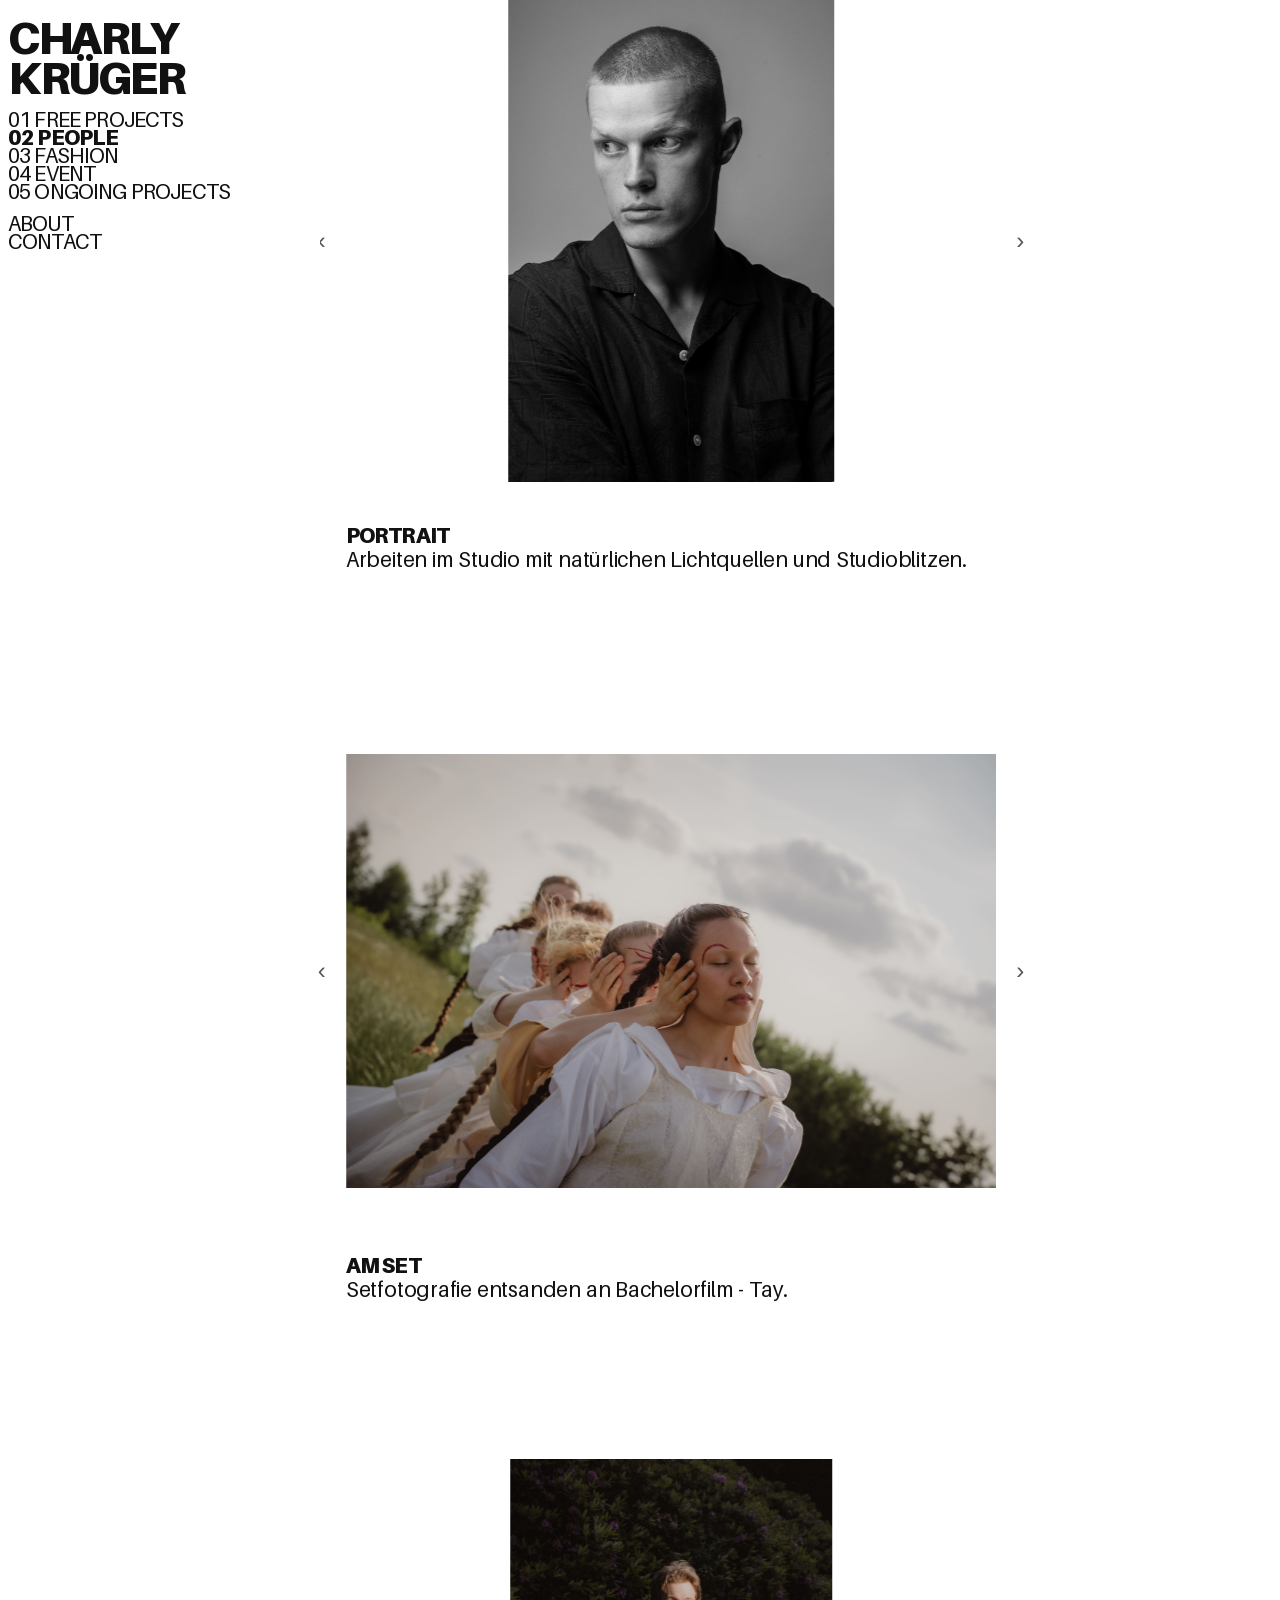
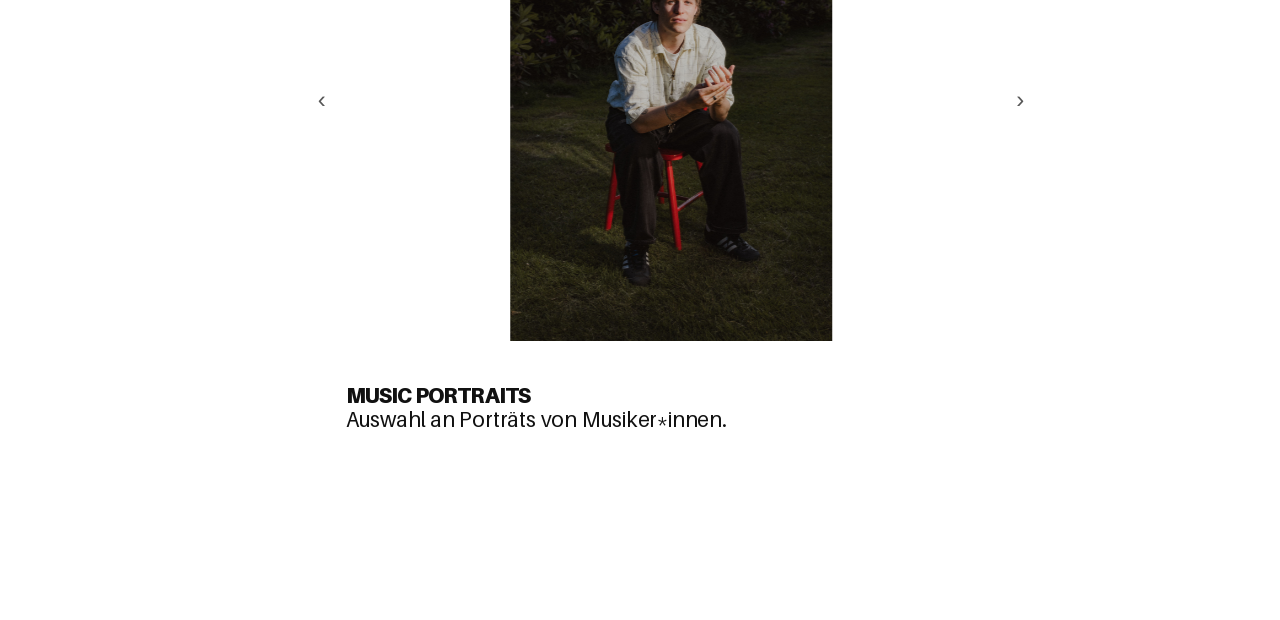
==== 02_people.html @ e46228b5 "erste Version" ====
<!doctype html>
<html lang="de">
<head>
  <meta charset="utf-8">
  <meta name="viewport" content="width=device-width, initial-scale=1">
  <title>02 People — Charly Krüger</title>
  <link rel="stylesheet" href="style.css">
</head>
<body class="page-people">
  <aside class="sidebar">
    <h1 class="brand"><span>CHARLY</span><span>KRÜGER</span></h1>
    <nav class="nav">
      <a href="01_free_projects.html">01 FREE PROJECTS</a>
      <a href="02_people.html" class="active" aria-current="page">02 PEOPLE</a>
      <a href="03_fashion.html">03 FASHION</a>
      <a href="04_events.html">04 EVENT</a>
      <a href="05_ongoing_projects.html">05 ONGOING PROJECTS</a>
      <a href="about.html" style="margin-top:14px;">ABOUT</a>
      <a href="mailto:Charlotte.krueger@gmx.de">CONTACT</a>
    </nav>
  </aside>

  <main class="content">
    <!-- ========== Abschnitt 1: PORTRAIT (Hero) ========== -->
    <section class="media project-hero">
      <div class="slider" data-fit="contain">
        <div class="slides">
          <figure class="slide"><img src="./image:/people:/portrait:/p1.jpg" alt="Portrait 1"></figure>
          <figure class="slide"><img src="./image:/people:/portrait:/p2.jpg" alt="Portrait 2"></figure>
          <figure class="slide"><img src="./image:/people:/portrait:/p3.jpg" alt="Portrait 3"></figure>
          <figure class="slide"><img src="./image:/people:/portrait:/p4.jpg" alt="Portrait 4"></figure>
          <figure class="slide"><img src="./image:/people:/portrait:/p5.jpg" alt="Portrait 5"></figure>
          <figure class="slide"><img src="./image:/people:/portrait:/p6.jpg" alt="Portrait 6"></figure>
          <figure class="slide"><img src="./image:/people:/portrait:/p7.jpg" alt="Portrait 7"></figure>
          <figure class="slide"><img src="./image:/people:/portrait:/p8.jpg" alt="Portrait 8"></figure>
        </div>
      </div>
    </section>

    <section class="media">
      <h3 class="caption-title">PORTRAIT</h3>
      <p class="prose">Arbeiten im Studio mit natürlichen Lichtquellen und Studioblitzen.</p>
    </section>

    <!-- ========== Abschnitt 2: AM SET ========== -->
    <section class="media">
      <div class="slider" data-fit="contain">
        <div class="slides">
          <figure class="slide"><img src="./image:/people:/amset:/a1.jpg" alt="Am Set 1"></figure>
          <figure class="slide"><img src="./image:/people:/amset:/a2.jpg" alt="Am Set 2"></figure>
          <figure class="slide"><img src="./image:/people:/amset:/a3.jpg" alt="Am Set 3"></figure>
          <figure class="slide"><img src="./image:/people:/amset:/a4.jpg" alt="Am Set 4"></figure>
          <figure class="slide"><img src="./image:/people:/amset:/a5.jpg" alt="Am Set 5"></figure>
          <figure class="slide"><img src="./image:/people:/amset:/a6.jpg" alt="Am Set 6"></figure>
          <figure class="slide"><img src="./image:/people:/amset:/a7.jpg" alt="Am Set 7"></figure>
          <figure class="slide"><img src="./image:/people:/amset:/a8.jpg" alt="Am Set 8"></figure>
        </div>
      </div>
    </section>

    <section class="media">
      <h3 class="caption-title">AM SET</h3>
      <p class="prose">Setfotografie entsanden an Bachelorfilm - Tay.</p>
    </section>

    <!-- ========== Abschnitt 3: MUSIC PORTRAITS (NEU) ========== -->
    <section class="media">
      <div class="slider" data-fit="contain">
        <div class="slides">
          <figure class="slide"><img src="./image:/people:/music1.jpg" alt="Music Portrait 1"></figure>
          <figure class="slide"><img src="./image:/people:/music2.jpg" alt="Music Portrait 2"></figure>
          <figure class="slide"><img src="./image:/people:/music3.jpg" alt="Music Portrait 3"></figure>
          <figure class="slide"><img src="./image:/people:/music4.jpg" alt="Music Portrait 4"></figure>
          <figure class="slide"><img src="./image:/people:/music5.jpg" alt="Music Portrait 5"></figure>
        </div>
      </div>
    </section>

    <section class="media">
      <h3 class="caption-title">MUSIC PORTRAITS</h3>
      <p class="prose">Auswahl an Porträts von Musiker*innen.</p>
    </section>
  </main>

  <script src="script.js"></script>
</body>
</html>
---- style.css ----
/* =========================
   AILERON – LOKAL (flat)
========================= */
@font-face{
  font-family:"Aileron_Local";
  src:url("./Aileron_Regular.woff2") format("woff2");
  font-weight:400; font-style:normal; font-display:swap;
}
@font-face{
  font-family:"Aileron_Local";
  src:url("./Aileron_Heavy.woff2") format("woff2");
  font-weight:800; font-style:normal; font-display:swap;
}
@font-face{
  font-family:"Aileron_Local";
  src:url("./Aileron_Black.woff2") format("woff2");
  font-weight:900; font-style:normal; font-display:swap;
}

/* =========================
   VARIABLEN
========================= */
:root{
  --bg:#fff; --ink:#111; --muted:#7a7a7a; --line:#e9e9e9;
  --accent:#fe01ae; /* pink */

  --font:"Aileron_Local","Helvetica Neue",Helvetica,Arial,sans-serif;

  /* Sidebar & Content */
  --sidebar:320px;
  --pad:8px;
  --gutter:22px;

  /* Brand (zweizeilig) */
  --brand-size:45px;
  --brand-weight:900;
  --brand-letter:-0.055em;
  --brand-leading:.88;

  /* Navigation – Regular */
  --nav-size:21px;
  --nav-weight:400;
  --nav-letter:-0.040em;
  --nav-leading:.86;

  /* Fließtext unter Medien */
  --prose-letter:-0.010em;
  --prose-leading:var(--nav-leading);

  /* Basisabstände (klein) */
  --block-gap:28px;
  --block-gap-lg:48px;

  /* Galerie-Parameter */
  --gallery-min:860px;
  --gallery-max:1400px;
  --gallery-pad:80px;
  --gallery-scale:.84;
  --gallery-nudge:-96px;

  --gallery-target:min(
    var(--gallery-max),
    max(
      var(--gallery-min),
      calc(100vw - (var(--sidebar) + var(--gutter)) - var(--gallery-pad))
    )
  );

  /* Sliderbreite/-höhe (3:2) */
  --slider-w: calc(var(--gallery-target) * var(--gallery-scale));
  --slider-h: calc(var(--slider-w) * 2 / 3);

  /* Feintuning der Abstände */
  --caption-gap-factor: .85;
  --project-gap-factor: 1.667;

  --gap-caption:    calc((var(--slider-h) / 9) * var(--caption-gap-factor));
  --gap-to-gallery: calc((var(--slider-h) / 5) * var(--project-gap-factor));

  --arrow-pad:36px;
  --arrow-size:24px;

  --content-bottom:80px;

  /* Portrait-Ratio */
  --portrait-ratio: 2 / 3;

  /* 3er-Spots */
  --spots-right-gap: 16px;

  /* Standardbreite eines .media-Blocks */
  --media-w: calc(var(--slider-w) - (var(--arrow-pad) * 2));

  /* Triple-Skalierung */
  --triple-scale: 1;
}

/* Seitenvarianten */
.page-free{    --gallery-nudge:-140px; }
.page-people{  --gallery-nudge:-140px; }
.page-fashion{ --gallery-nudge:-140px; --gallery-pad: var(--spots-right-gap); --triple-scale:1.14; }
.page-events{  --gallery-nudge:-140px; }

/* =========================
   BASE
========================= */
*{ box-sizing:border-box }
html,body{
  margin:0; padding:0; background:var(--bg); color:var(--ink);
  font-family:var(--font);
  -webkit-font-smoothing:antialiased;
  font-weight:400; letter-spacing:0; font-kerning:normal;
}
html { scroll-behavior:smooth; }
a{ color:inherit; text-decoration:none }
img,video{ max-width:100%; height:auto; display:block }
h1,h2,h3,p{ margin:0 }
figure{ margin:0 }

/* =========================
   SIDEBAR / NAV
========================= */
.sidebar{
  position:fixed; top:0; left:0; bottom:0;
  width:var(--sidebar);
  padding:18px var(--pad);
  background:#fff;
  display:flex; flex-direction:column;
  z-index:2;
}
.brand{
  font-size:var(--brand-size);
  font-weight:var(--brand-weight);
  text-transform:uppercase;
  letter-spacing:var(--brand-letter);
  line-height:var(--brand-leading);
  white-space:normal;
  margin-bottom:14px;
}
.brand span{ display:block; }

/* NAV */
.nav{ display:flex; flex-direction:column; gap:0; }
.nav a{
  display:block;
  font-weight:var(--nav-weight);
  text-transform:uppercase;
  font-size:var(--nav-size);
  letter-spacing:var(--nav-letter);
  line-height:var(--nav-leading);
  white-space:nowrap;
}
.nav a.active,
.nav a[aria-current="page"]{ color:#111; font-weight:900; }
.nav a:hover{ opacity:.85 }

/* =========================
   CONTENT
========================= */
.content{
  position:relative;
  margin-left:calc(var(--sidebar) + var(--gutter));
  padding:0 16px var(--content-bottom);
  max-width:none;
  z-index:1;
}

/* =========================
   SLIDER (Galerie) — (unverändert)
========================= */
.slider{
  position:relative;
  width:var(--slider-w);
  aspect-ratio:3/2;
  overflow:hidden;
  margin:0 auto;
  padding:0 var(--arrow-pad);
  background:transparent;
  transform:translateX(var(--gallery-nudge));
}
.slider::before,
.slider::after{
  content:""; position:absolute; top:0; bottom:0;
  width:var(--arrow-pad); background:var(--bg);
  pointer-events:none; z-index:1;
}
.slider::before{ left:0; } .slider::after{ right:0; }

.slides{
  height:100%; display:flex; gap:0;
  transition:transform .5s ease; will-change:transform; user-select:none;
  position:relative; z-index:0;
}
.slide{ flex:0 0 100%; height:100%; display:flex; align-items:center; justify-content:center; }
.slide img{ width:100%; height:100%; object-fit:cover; backface-visibility:hidden; }
.slider[data-fit="contain"] .slide img{ object-fit:contain; background:transparent; }

.slider .prev,.slider .next{
  position:absolute; top:50%; transform:translateY(-50%);
  background:transparent; border:none; padding:0; cursor:pointer;
  line-height:1; font-weight:400; font-size:var(--arrow-size); color:#111;
  opacity:.7; transition:opacity .15s ease, transform .15s ease; z-index:2;
}
.slider .prev{ left:8px; } .slider .next{ right:8px; }
.slider .prev:hover,.slider .next:hover{ opacity:1; transform:translateY(-50%) scale(1.06); }
.dots,.dots *{ display:none !important; }

/* --- FIX: Slider in .media nicht doppelt shiften --- */
.media .slider{
  transform:none;
  width: calc(100% + (var(--arrow-pad) * 2));
  margin-left: calc(-1 * var(--arrow-pad));
  margin-right: calc(-1 * var(--arrow-pad));
}

/* =========================
   MEDIEN-BLÖCKE
========================= */
.media{
  width: var(--media-w);
  margin-left:auto; margin-right:auto;
  transform:translateX(var(--gallery-nudge));
}

/* Triple extra breit */
.media:has(.triple){
  --triple-w:     calc((var(--slider-w) * var(--triple-scale)) - var(--spots-right-gap));
  --triple-shift: calc((var(--triple-w) - var(--media-w)) / 2);
  width: var(--triple-w);
  transform: translateX(calc(var(--gallery-nudge) + var(--triple-shift)));
}

.media + .media{ margin-top:var(--block-gap); }
.media:has(.video) + .media{ margin-top:var(--block-gap-lg); }

.project-hero + .media{ margin-top: var(--gap-caption) !important; }
.media:has(.video)  + .media:has(.caption-title),
.media:has(.duo)    + .media:has(.caption-title),
.media:has(.slider) + .media:has(.caption-title),
.media:has(.triple) + .media:has(.caption-title),
.media:has(.pair)   + .media:has(.caption-title){ margin-top: var(--gap-caption) !important; }

.media:has(.caption-title) + .media{ margin-top: var(--gap-to-gallery) !important; }

.caption-title,.prose{
  transform:none; width:100%; text-align:left;
  margin-left:0; padding-left:0; text-indent:0;
}
.caption-title{
  font-weight:900; text-transform:uppercase;
  letter-spacing:var(--nav-letter);
  line-height:var(--nav-leading);
  font-size:var(--nav-size);
  margin:0 0 6px 0;
}
.prose{
  margin-top:0;
  line-height:var(--prose-leading);
  letter-spacing:var(--prose-letter);
  color:#111; font-size:var(--nav-size); font-weight:400;
}

/* =========================
   3ER-SPOTS / 2ER-PAAR / VIDEO (wie gehabt)
========================= */
.triple{
  display:grid;
  grid-template-columns:repeat(3, 1fr);
  gap:24px;
}
.spot{ position:relative; width:100%; }
.spot img{
  width:100%; height:auto; display:block;
  aspect-ratio: var(--portrait-ratio);
  object-fit:cover;
}

.triple .spot:has(video){
  aspect-ratio: var(--portrait-ratio);
  overflow:hidden;
}
.triple .spot:has(video) video{
  width:100%; height:100%;
  object-fit:cover; display:block;
}

.video-portrait{
  position:relative;
  width:100%;
  aspect-ratio: var(--portrait-ratio);
  background:#000; overflow:hidden;
}
.video-portrait .video-player{
  width:100%; height:100%;
  object-fit:cover; display:block;
}

.media:has(.pair){ --pair-gap: var(--gap-caption); }
.pair{
  display:grid;
  grid-template-columns:repeat(2,1fr);
  gap: var(--pair-gap, 24px);
}
.pair img{ width:100%; height:auto; display:block; }

.video{ position:relative; width:100%; aspect-ratio:16/9; background:#000; overflow:hidden; }
.video .video-player{ width:100%; height:100%; object-fit:cover; display:block; }
.sound-toggle{
  position:absolute; right:12px; bottom:12px;
  border:0; border-radius:999px; padding:8px 10px;
  background:#fff; color:#111; cursor:pointer;
  font-size:14px; line-height:1; opacity:.9;
}
.sound-toggle:hover{ opacity:1; }

.duo{
  display:grid;
  grid-template-columns:repeat(3, 1fr);
  gap:24px;
}
.duo img{ width:100%; height:auto; display:block; }

/* =========================
   RESPONSIVE
========================= */
@media (max-width:900px){
  :root{
    --gallery-scale:.9;
    --gallery-nudge:-28px;
    --arrow-pad:24px;

    --brand-size:40px;
    --nav-size:20px;
    --nav-letter:-0.032em;
    --nav-leading:.88;

    --block-gap-lg:36px;
  }
  .duo{ grid-template-columns:1fr; gap:16px; }
  .triple{ grid-template-columns:1fr; gap:16px; }
  .pair{ grid-template-columns:1fr; gap:16px; }
}

/* ===== ABOUT (unverändert, inkl. Varianten) ===== */
.page-about .about-grid{
  display:grid;
  grid-template-columns:repeat(3, 1fr);
  gap:24px;
}
.page-about .about-grid + .about-text{ margin-top: var(--gap-caption); }
.page-about .about-grid a, .page-about .about-text a{ text-decoration: underline; }
@media (max-width:900px){ .page-about .about-grid{ grid-template-columns:1fr; gap:16px; } }

.page-about .about{
  --about-gap: 24px;
  --about-col: calc((var(--media-w) - (var(--about-gap) * 2)) / 3);
  --about-text-scale: 1.444;
}
.page-about .about-text .prose{ line-height: 1.05; }
.page-about .about-text{ max-width: calc(var(--about-col) * var(--about-text-scale)); }
@media (max-width:900px){ .page-about .about-text{ max-width:100%; } }

/* =========================
   LANDING: HELLO + click here + Ball (minimal)
   (bestehender Block – bleibt; Landing-spezifische Overrides folgen unten)
========================= */
.hero{
  position:relative;
  min-height:100svh;            /* volle Höhe */
  display:grid;
  place-items:center;           /* exakt zentriert */
  overflow:hidden;
  isolation:isolate;
}
.hero-center{
  position:relative;
  display:flex;
  flex-direction:column;
  align-items:center;
  gap:12px;
  z-index:2;
}
.hello-btn{
  font-family: var(--font);
  font-style: italic;           /* dünn & kursiv */
  font-weight: 400;             /* Regular = „dünn“ hier */
  font-size: clamp(68px, 12vw, 240px);
  line-height: .9;
  background:none;
  border:none;
  color:var(--ink);
  cursor:pointer;
}
.hello-btn:focus-visible{ outline:2px solid var(--ink); outline-offset:6px; }

.click-hint{
  text-decoration: underline;
  color: var(--ink);
  font-size: clamp(13px, 2vw, 15px);
}

.ball{
  --size: clamp(60px, 9vw, 140px);
  position:absolute;
  width:var(--size);
  height:var(--size);
  border-radius:50%;
  background: var(--accent);
  z-index:1;
  pointer-events: none;
}

@media (prefers-reduced-motion: reduce){
  .ball{ display:none; }
}

/* =========================
   LANDING (NEU): PORTFOLIO 2025 X-Ray + größerer pinker Ball
   – Overrides nur bei <body class="landing">
========================= */
/* =========================
   LANDING (PORTFOLIO / 2025 X-Ray + 2 Bälle)
========================= */

.landing { --accent:#f46cc8; }        /* leicht abgeschwächt */
.landing .sidebar{ display:none; }
.landing .content{ margin-left:0; padding:0; }

.hero{
  position:relative;
  min-height:100svh;
  display:grid;
  place-items:center;
  overflow:hidden;
  isolation:isolate;
}

.xr{ position:absolute; inset:0; width:100%; height:100%; z-index:2; pointer-events:auto; }
.xr-text{
  font-family:var(--font,"Aileron_Local",Arial,sans-serif);
  font-weight:900; font-synthesis:none; text-transform:uppercase;
}
.xr-title{ letter-spacing:-0.05em; font-size:var(--xr-font-size, clamp(24px, 7vw, 160px)); }

/* CLICK HERE: jetzt GROSSBUCHSTABEN, initial Regular, Hover = Black, kein Unterstrich */
.xr-click{
  text-transform: uppercase;
  letter-spacing: 0.03em;
  font-weight: 400;                         /* bleibt Regular */
  font-size: var(--click-size, clamp(18px, 3.2vw, 36px));
}
.click-link{ cursor:pointer; }                   /* kein Scale mehr */
.click-link:hover .xr-click{ font-weight:900; }  /* nur Gewicht, keine Größe */

.xr-base{ fill:var(--ink,#111); }
.xr-white{ fill:#fff; }

/* Beide Bälle teilen sich dieselben Styles */
.landing .ball{
  --size: clamp(134px, 19.8vw, 360px);  /* aktueller Ball: 1/5 größer als vorheriger Stand */
  position:fixed; top:0; left:0;
  width:var(--size); height:var(--size);
  border-radius:50%;
  background:var(--accent);
  z-index:1;
  pointer-events:none;
}

@media (prefers-reduced-motion: reduce){
  .landing .ball{ display:none; }
}
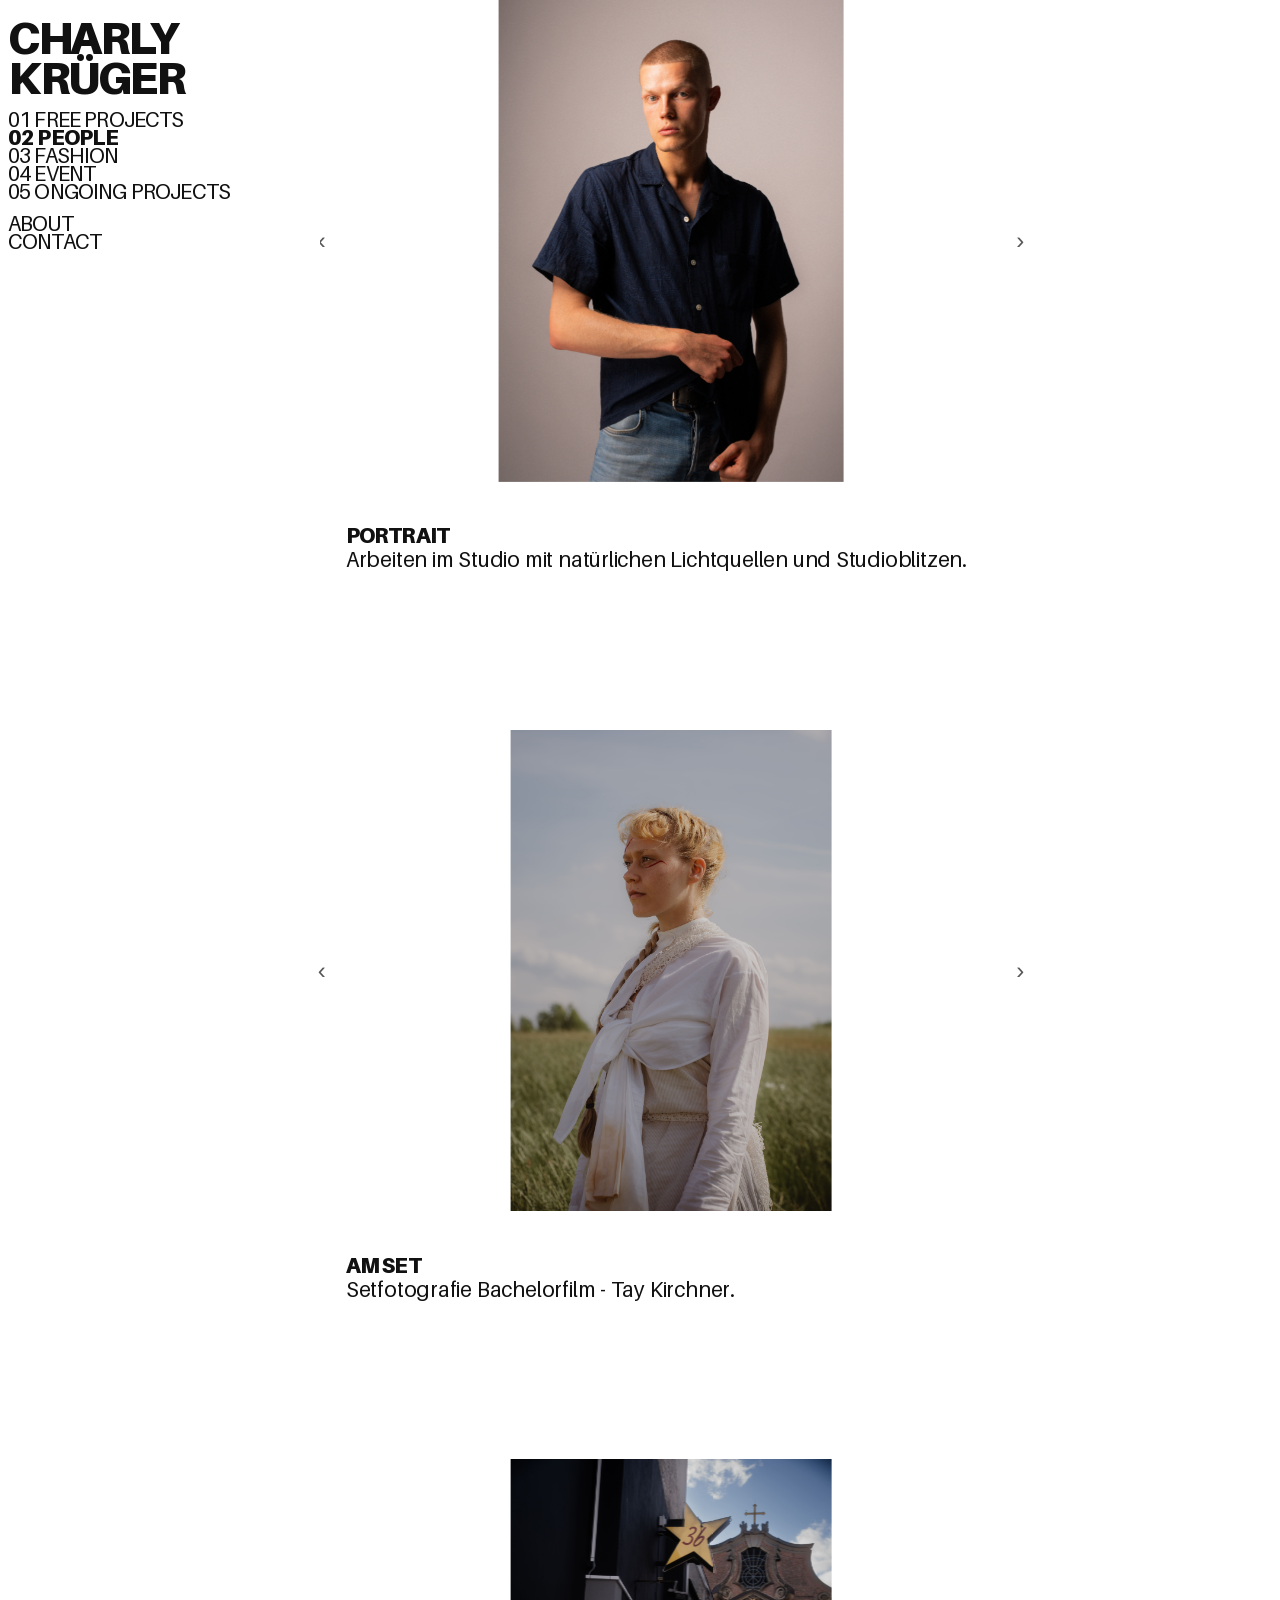
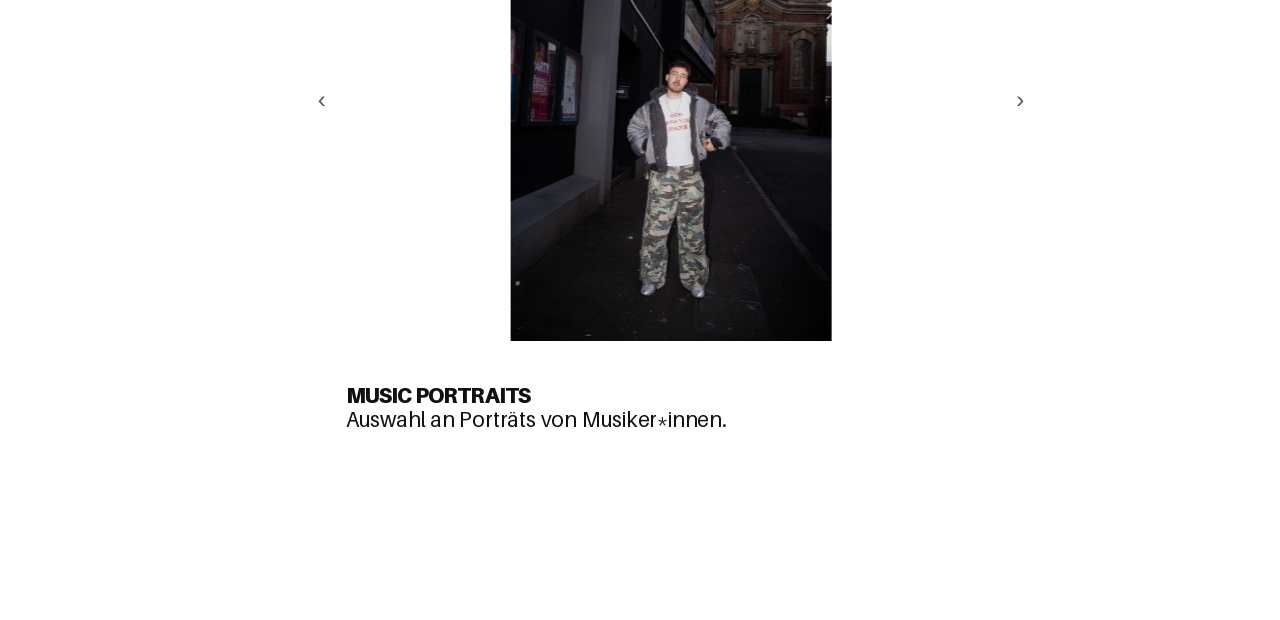
==== commit 4f45d87c: "Update: Videos hinzugefügt und Änderungen vorgenommen" ====
--- a/02_people.html
+++ b/02_people.html
@@ -60,7 +60,7 @@
 
     <section class="media">
       <h3 class="caption-title">AM SET</h3>
-      <p class="prose">Setfotografie entsanden an Bachelorfilm - Tay.</p>
+      <p class="prose">Setfotografie Bachelorfilm - Tay Kirchner.</p>
     </section>
 
     <!-- ========== Abschnitt 3: MUSIC PORTRAITS (NEU) ========== -->
--- a/style.css
+++ b/style.css
@@ -469,3 +469,41 @@
 @media (prefers-reduced-motion: reduce){
   .landing .ball{ display:none; }
 }
+
+/* ABOUT: Ball – Farbe & Größe */
+.page-about .about-ball{
+  --size: clamp(68px, 10vw, 180px); /* ~halb so groß wie Landing */
+  position: fixed;
+  top: 0; left: 0;
+  width: var(--size);
+  height: var(--size);
+  border-radius: 50%;
+  background: #f46cc8;        /* gewünschtes Pink */
+  z-index: 1;                  /* unter deinem Text */
+  pointer-events: none;
+}
+@media (prefers-reduced-motion: reduce){
+  .page-about .about-ball{ display:none; }
+}
+
+.page-about .about-ball{
+  --size: clamp(68px, 10vw, 180px); /* ~halb so groß wie Landing */
+  position: fixed;
+  top: 0; left: 0;
+  width: var(--size);
+  height: var(--size);
+  border-radius: 50%;
+  background: #f46cc8;   /* gewünschtes Pink */
+  z-index: 1;            /* unter deinem Text */
+  pointer-events: none;
+}
+@media (prefers-reduced-motion: reduce){
+  .page-about .about-ball{ display:none; }
+}
+/* ===== ABOUT: robuste Ausrichtung ohne Margin-Collapsing ===== */
+.page-about .project-hero.about{
+  position: relative;
+  top: var(--about-offset, 0px);   /* JS schreibt hier rein */
+  margin-top: 0 !important;        /* neutralisiert alte Margin-Setzungen */
+}
+
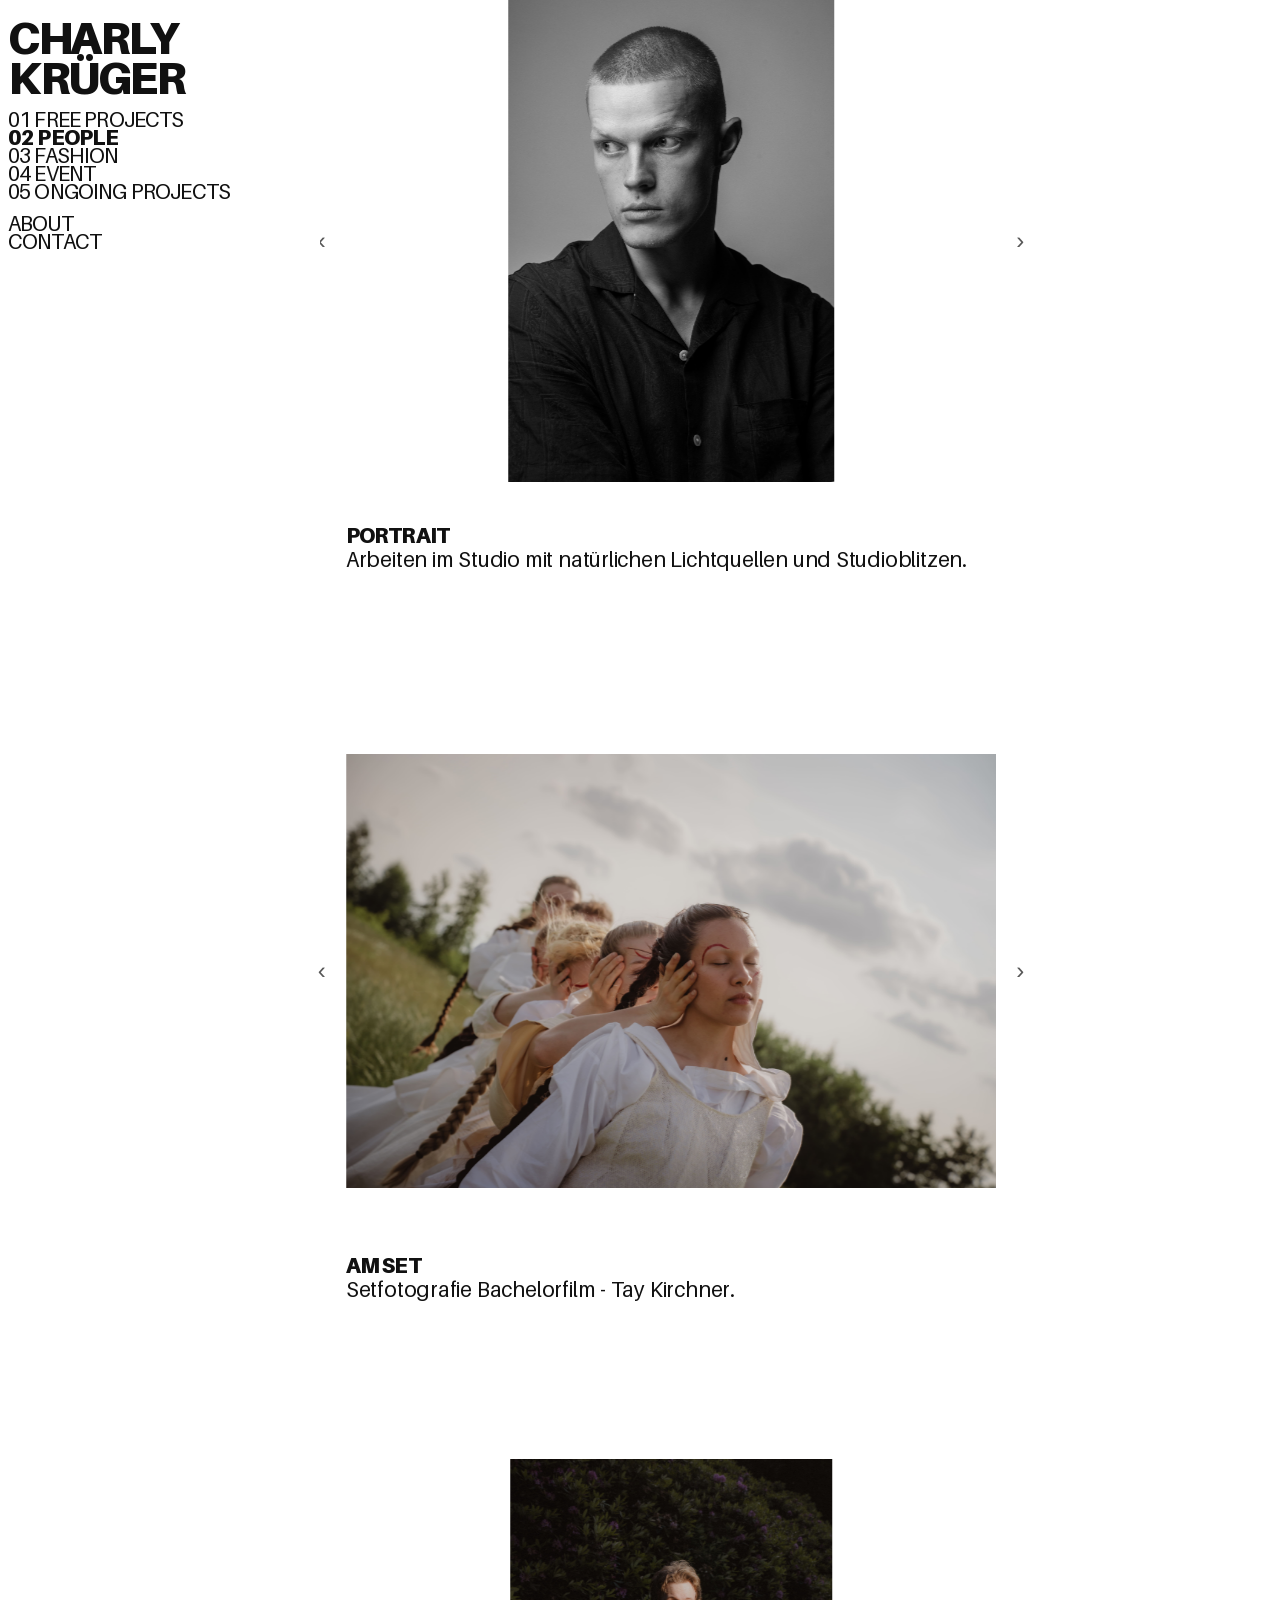
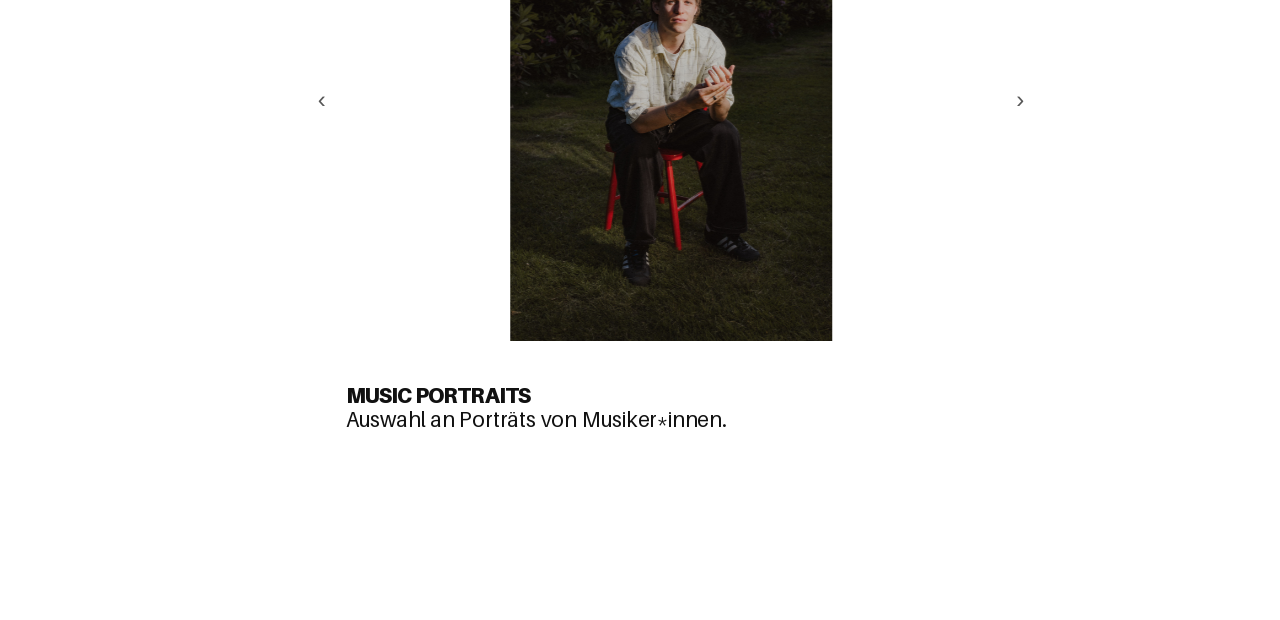
==== commit 97c48d14: "videos" ====
--- a/02_people.html
+++ b/02_people.html
@@ -8,7 +8,11 @@
 </head>
 <body class="page-people">
   <aside class="sidebar">
-    <h1 class="brand"><span>CHARLY</span><span>KRÜGER</span></h1>
+    <h1 class="brand">
+      <a href="index.html" aria-label="Zur Startseite">
+        <span>CHARLY</span><span>KRÜGER</span>
+      </a>
+    </h1>
     <nav class="nav">
       <a href="01_free_projects.html">01 FREE PROJECTS</a>
       <a href="02_people.html" class="active" aria-current="page">02 PEOPLE</a>
@@ -25,14 +29,14 @@
     <section class="media project-hero">
       <div class="slider" data-fit="contain">
         <div class="slides">
-          <figure class="slide"><img src="./image:/people:/portrait:/p1.jpg" alt="Portrait 1"></figure>
-          <figure class="slide"><img src="./image:/people:/portrait:/p2.jpg" alt="Portrait 2"></figure>
-          <figure class="slide"><img src="./image:/people:/portrait:/p3.jpg" alt="Portrait 3"></figure>
-          <figure class="slide"><img src="./image:/people:/portrait:/p4.jpg" alt="Portrait 4"></figure>
-          <figure class="slide"><img src="./image:/people:/portrait:/p5.jpg" alt="Portrait 5"></figure>
-          <figure class="slide"><img src="./image:/people:/portrait:/p6.jpg" alt="Portrait 6"></figure>
-          <figure class="slide"><img src="./image:/people:/portrait:/p7.jpg" alt="Portrait 7"></figure>
-          <figure class="slide"><img src="./image:/people:/portrait:/p8.jpg" alt="Portrait 8"></figure>
+          <figure class="slide"><img src="./image/people/portrait/p1.jpg" alt="Portrait 1"></figure>
+          <figure class="slide"><img src="./image/people/portrait/p2.jpg" alt="Portrait 2"></figure>
+          <figure class="slide"><img src="./image/people/portrait/p3.jpg" alt="Portrait 3"></figure>
+          <figure class="slide"><img src="./image/people/portrait/p4.jpg" alt="Portrait 4"></figure>
+          <figure class="slide"><img src="./image/people/portrait/p5.jpg" alt="Portrait 5"></figure>
+          <figure class="slide"><img src="./image/people/portrait/p6.jpg" alt="Portrait 6"></figure>
+          <figure class="slide"><img src="./image/people/portrait/p7.jpg" alt="Portrait 7"></figure>
+          <figure class="slide"><img src="./image/people/portrait/p8.jpg" alt="Portrait 8"></figure>
         </div>
       </div>
     </section>
@@ -46,14 +50,14 @@
     <section class="media">
       <div class="slider" data-fit="contain">
         <div class="slides">
-          <figure class="slide"><img src="./image:/people:/amset:/a1.jpg" alt="Am Set 1"></figure>
-          <figure class="slide"><img src="./image:/people:/amset:/a2.jpg" alt="Am Set 2"></figure>
-          <figure class="slide"><img src="./image:/people:/amset:/a3.jpg" alt="Am Set 3"></figure>
-          <figure class="slide"><img src="./image:/people:/amset:/a4.jpg" alt="Am Set 4"></figure>
-          <figure class="slide"><img src="./image:/people:/amset:/a5.jpg" alt="Am Set 5"></figure>
-          <figure class="slide"><img src="./image:/people:/amset:/a6.jpg" alt="Am Set 6"></figure>
-          <figure class="slide"><img src="./image:/people:/amset:/a7.jpg" alt="Am Set 7"></figure>
-          <figure class="slide"><img src="./image:/people:/amset:/a8.jpg" alt="Am Set 8"></figure>
+          <figure class="slide"><img src="./image/people/amset/a1.jpg" alt="Am Set 1"></figure>
+          <figure class="slide"><img src="./image/people/amset/a2.jpg" alt="Am Set 2"></figure>
+          <figure class="slide"><img src="./image/people/amset/a3.jpg" alt="Am Set 3"></figure>
+          <figure class="slide"><img src="./image/people/amset/a4.jpg" alt="Am Set 4"></figure>
+          <figure class="slide"><img src="./image/people/amset/a5.jpg" alt="Am Set 5"></figure>
+          <figure class="slide"><img src="./image/people/amset/a6.jpg" alt="Am Set 6"></figure>
+          <figure class="slide"><img src="./image/people/amset/a7.jpg" alt="Am Set 7"></figure>
+          <figure class="slide"><img src="./image/people/amset/a8.jpg" alt="Am Set 8"></figure>
         </div>
       </div>
     </section>
@@ -67,11 +71,11 @@
     <section class="media">
       <div class="slider" data-fit="contain">
         <div class="slides">
-          <figure class="slide"><img src="./image:/people:/music1.jpg" alt="Music Portrait 1"></figure>
-          <figure class="slide"><img src="./image:/people:/music2.jpg" alt="Music Portrait 2"></figure>
-          <figure class="slide"><img src="./image:/people:/music3.jpg" alt="Music Portrait 3"></figure>
-          <figure class="slide"><img src="./image:/people:/music4.jpg" alt="Music Portrait 4"></figure>
-          <figure class="slide"><img src="./image:/people:/music5.jpg" alt="Music Portrait 5"></figure>
+          <figure class="slide"><img src="./image/people/music1.jpg" alt="Music Portrait 1"></figure>
+          <figure class="slide"><img src="./image/people/music2.jpg" alt="Music Portrait 2"></figure>
+          <figure class="slide"><img src="./image/people/music3.jpg" alt="Music Portrait 3"></figure>
+          <figure class="slide"><img src="./image/people/music4.jpg" alt="Music Portrait 4"></figure>
+          <figure class="slide"><img src="./image/people/music5.jpg" alt="Music Portrait 5"></figure>
         </div>
       </div>
     </section>
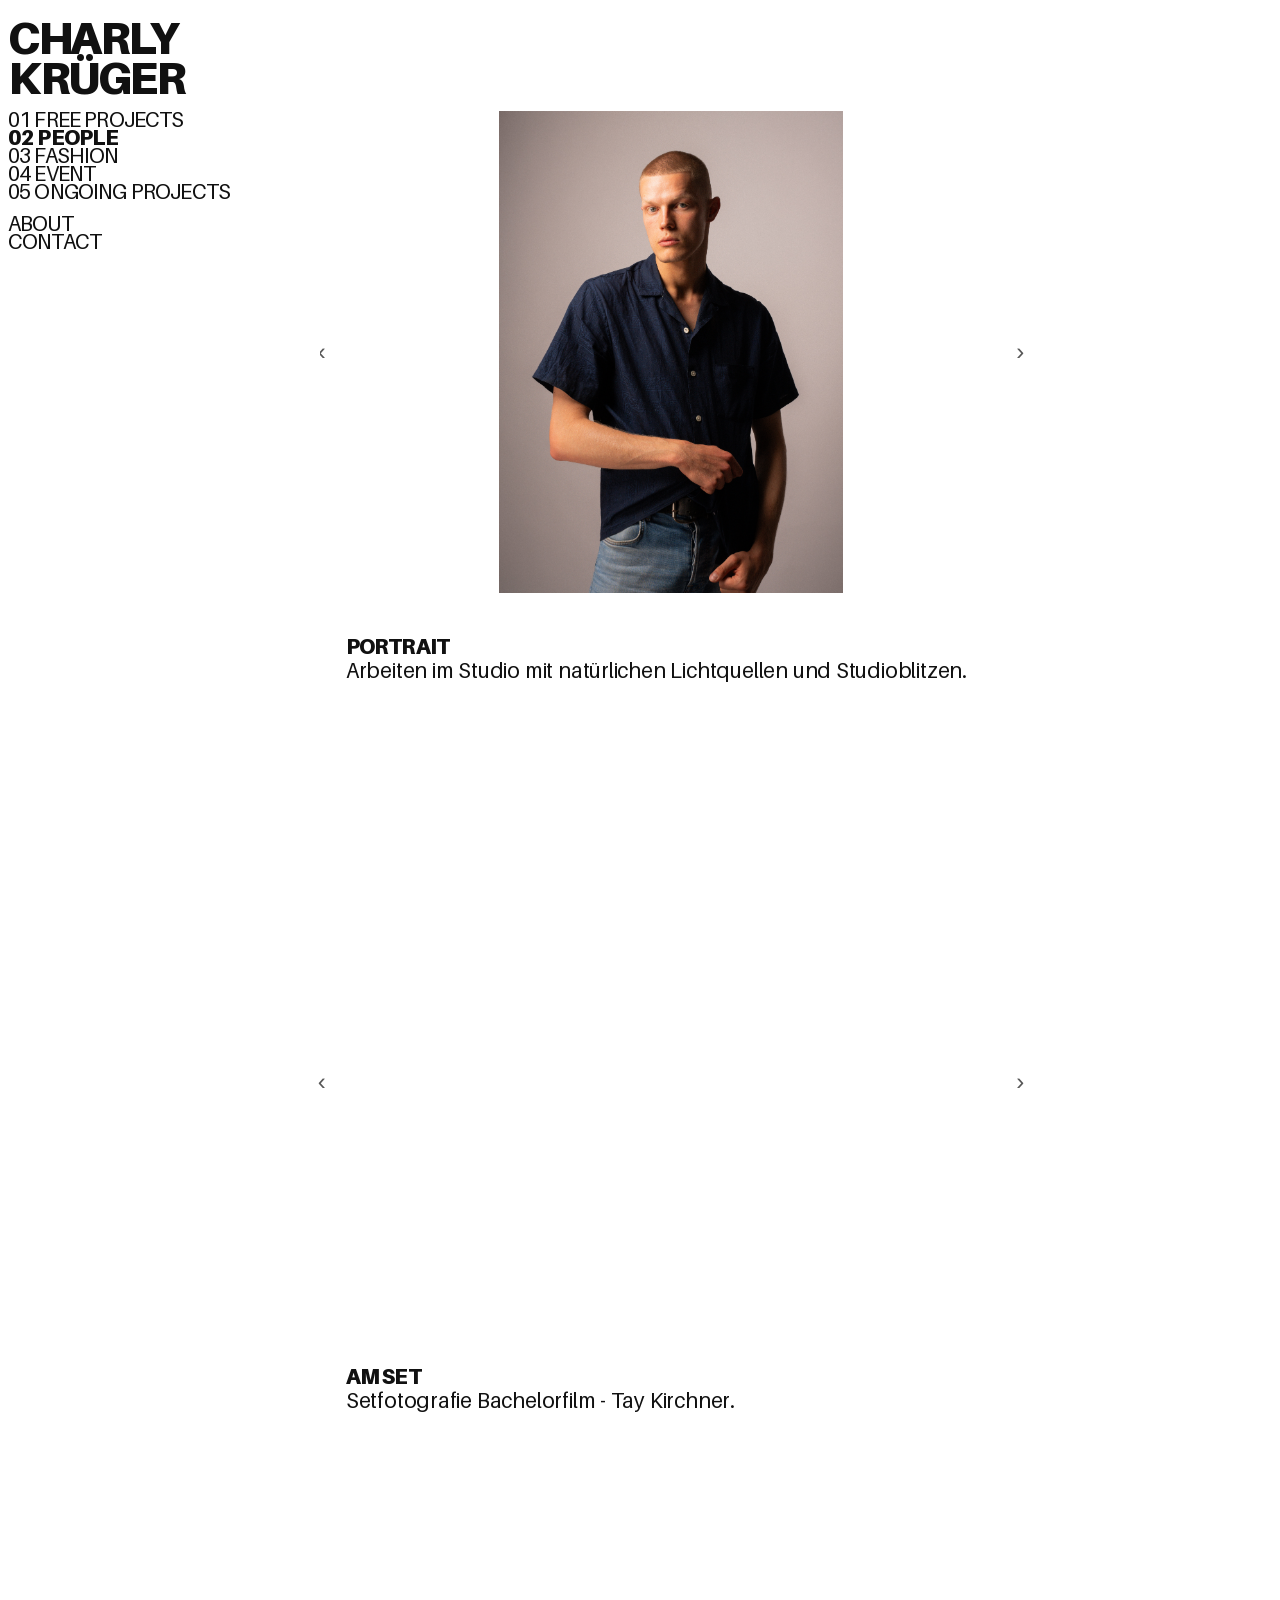
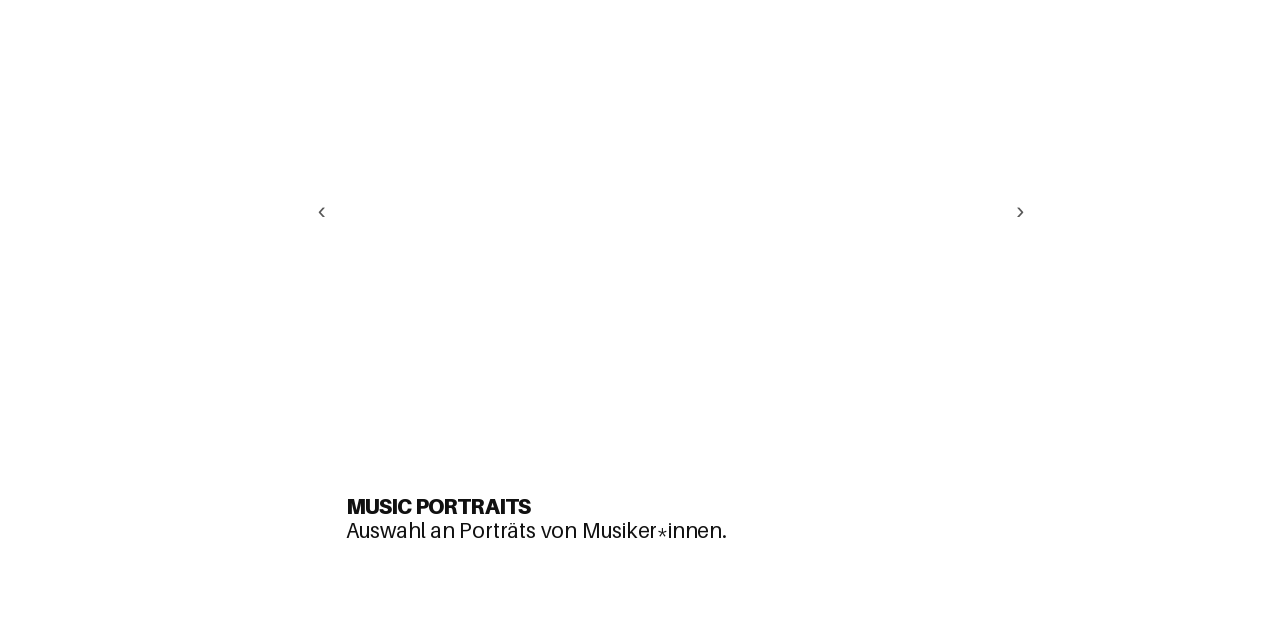
==== commit a9df79f1: "schneller laden etc" ====
--- a/02_people.html
+++ b/02_people.html
@@ -5,6 +5,9 @@
   <meta name="viewport" content="width=device-width, initial-scale=1">
   <title>02 People — Charly Krüger</title>
   <link rel="stylesheet" href="style.css">
+
+  <!-- Preload: erstes Bild der Hero-Galerie -->
+  <link rel="preload" as="image" href="./image/people/portrait/p1.jpg" imagesizes="100vw">
 </head>
 <body class="page-people">
   <aside class="sidebar">
@@ -29,14 +32,14 @@
     <section class="media project-hero">
       <div class="slider" data-fit="contain">
         <div class="slides">
-          <figure class="slide"><img src="./image/people/portrait/p1.jpg" alt="Portrait 1"></figure>
-          <figure class="slide"><img src="./image/people/portrait/p2.jpg" alt="Portrait 2"></figure>
-          <figure class="slide"><img src="./image/people/portrait/p3.jpg" alt="Portrait 3"></figure>
-          <figure class="slide"><img src="./image/people/portrait/p4.jpg" alt="Portrait 4"></figure>
-          <figure class="slide"><img src="./image/people/portrait/p5.jpg" alt="Portrait 5"></figure>
-          <figure class="slide"><img src="./image/people/portrait/p6.jpg" alt="Portrait 6"></figure>
-          <figure class="slide"><img src="./image/people/portrait/p7.jpg" alt="Portrait 7"></figure>
-          <figure class="slide"><img src="./image/people/portrait/p8.jpg" alt="Portrait 8"></figure>
+          <figure class="slide"><img src="./image/people/portrait/p1.jpg" alt="Portrait 1" loading="eager" fetchpriority="high" decoding="async"></figure>
+          <figure class="slide"><img src="./image/people/portrait/p2.jpg" alt="Portrait 2" loading="lazy" decoding="async"></figure>
+          <figure class="slide"><img src="./image/people/portrait/p3.jpg" alt="Portrait 3" loading="lazy" decoding="async"></figure>
+          <figure class="slide"><img src="./image/people/portrait/p4.jpg" alt="Portrait 4" loading="lazy" decoding="async"></figure>
+          <figure class="slide"><img src="./image/people/portrait/p5.jpg" alt="Portrait 5" loading="lazy" decoding="async"></figure>
+          <figure class="slide"><img src="./image/people/portrait/p6.jpg" alt="Portrait 6" loading="lazy" decoding="async"></figure>
+          <figure class="slide"><img src="./image/people/portrait/p7.jpg" alt="Portrait 7" loading="lazy" decoding="async"></figure>
+          <figure class="slide"><img src="./image/people/portrait/p8.jpg" alt="Portrait 8" loading="lazy" decoding="async"></figure>
         </div>
       </div>
     </section>
@@ -50,14 +53,14 @@
     <section class="media">
       <div class="slider" data-fit="contain">
         <div class="slides">
-          <figure class="slide"><img src="./image/people/amset/a1.jpg" alt="Am Set 1"></figure>
-          <figure class="slide"><img src="./image/people/amset/a2.jpg" alt="Am Set 2"></figure>
-          <figure class="slide"><img src="./image/people/amset/a3.jpg" alt="Am Set 3"></figure>
-          <figure class="slide"><img src="./image/people/amset/a4.jpg" alt="Am Set 4"></figure>
-          <figure class="slide"><img src="./image/people/amset/a5.jpg" alt="Am Set 5"></figure>
-          <figure class="slide"><img src="./image/people/amset/a6.jpg" alt="Am Set 6"></figure>
-          <figure class="slide"><img src="./image/people/amset/a7.jpg" alt="Am Set 7"></figure>
-          <figure class="slide"><img src="./image/people/amset/a8.jpg" alt="Am Set 8"></figure>
+          <figure class="slide"><img src="./image/people/amset/a1.jpg" alt="Am Set 1" loading="lazy" decoding="async"></figure>
+          <figure class="slide"><img src="./image/people/amset/a2.jpg" alt="Am Set 2" loading="lazy" decoding="async"></figure>
+          <figure class="slide"><img src="./image/people/amset/a3.jpg" alt="Am Set 3" loading="lazy" decoding="async"></figure>
+          <figure class="slide"><img src="./image/people/amset/a4.jpg" alt="Am Set 4" loading="lazy" decoding="async"></figure>
+          <figure class="slide"><img src="./image/people/amset/a5.jpg" alt="Am Set 5" loading="lazy" decoding="async"></figure>
+          <figure class="slide"><img src="./image/people/amset/a6.jpg" alt="Am Set 6" loading="lazy" decoding="async"></figure>
+          <figure class="slide"><img src="./image/people/amset/a7.jpg" alt="Am Set 7" loading="lazy" decoding="async"></figure>
+          <figure class="slide"><img src="./image/people/amset/a8.jpg" alt="Am Set 8" loading="lazy" decoding="async"></figure>
         </div>
       </div>
     </section>
@@ -71,11 +74,11 @@
     <section class="media">
       <div class="slider" data-fit="contain">
         <div class="slides">
-          <figure class="slide"><img src="./image/people/music1.jpg" alt="Music Portrait 1"></figure>
-          <figure class="slide"><img src="./image/people/music2.jpg" alt="Music Portrait 2"></figure>
-          <figure class="slide"><img src="./image/people/music3.jpg" alt="Music Portrait 3"></figure>
-          <figure class="slide"><img src="./image/people/music4.jpg" alt="Music Portrait 4"></figure>
-          <figure class="slide"><img src="./image/people/music5.jpg" alt="Music Portrait 5"></figure>
+          <figure class="slide"><img src="./image/people/music1.jpg" alt="Music Portrait 1" loading="lazy" decoding="async"></figure>
+          <figure class="slide"><img src="./image/people/music2.jpg" alt="Music Portrait 2" loading="lazy" decoding="async"></figure>
+          <figure class="slide"><img src="./image/people/music3.jpg" alt="Music Portrait 3" loading="lazy" decoding="async"></figure>
+          <figure class="slide"><img src="./image/people/music4.jpg" alt="Music Portrait 4" loading="lazy" decoding="async"></figure>
+          <figure class="slide"><img src="./image/people/music5.jpg" alt="Music Portrait 5" loading="lazy" decoding="async"></figure>
         </div>
       </div>
     </section>
--- a/style.css
+++ b/style.css
@@ -93,6 +93,9 @@
 
   /* Triple-Skalierung */
   --triple-scale: 1;
+
+  /* NEU: Ratio für .pair (z. B. 3:2) */
+  --pair-ratio: 3 / 2;
 }
 
 /* Seitenvarianten */
@@ -116,6 +119,10 @@
 img,video{ max-width:100%; height:auto; display:block }
 h1,h2,h3,p{ margin:0 }
 figure{ margin:0 }
+
+/* Brand-Link (wenn der Brand klickbar ist) */
+.brand a { color: inherit; text-decoration: none; display: inline-block; }
+.brand a:hover { opacity:.85; }
 
 /* =========================
    SIDEBAR / NAV
@@ -166,7 +173,7 @@
 }
 
 /* =========================
-   SLIDER (Galerie) — (unverändert)
+   SLIDER (Galerie)
 ========================= */
 .slider{
   position:relative;
@@ -177,6 +184,7 @@
   padding:0 var(--arrow-pad);
   background:transparent;
   transform:translateX(var(--gallery-nudge));
+  /* entfernt: contain: layout paint; */
 }
 .slider::before,
 .slider::after{
@@ -190,10 +198,15 @@
   height:100%; display:flex; gap:0;
   transition:transform .5s ease; will-change:transform; user-select:none;
   position:relative; z-index:0;
+  backface-visibility:hidden;
+  transform: translate3d(0,0,0);
 }
 .slide{ flex:0 0 100%; height:100%; display:flex; align-items:center; justify-content:center; }
 .slide img{ width:100%; height:100%; object-fit:cover; backface-visibility:hidden; }
 .slider[data-fit="contain"] .slide img{ object-fit:contain; background:transparent; }
+
+/* CLS-Fix – Slider-Bilder reservieren 3:2 Platz (wie der Container) */
+.project-hero .slides img{ aspect-ratio: 3 / 2; object-fit: cover; }
 
 .slider .prev,.slider .next{
   position:absolute; top:50%; transform:translateY(-50%);
@@ -213,6 +226,11 @@
   margin-right: calc(-1 * var(--arrow-pad));
 }
 
+/* entfernt:
+   .slider { overflow: clip; }
+   .slides, .slide { contain: paint; }
+*/
+
 /* =========================
    MEDIEN-BLÖCKE
 ========================= */
@@ -225,7 +243,7 @@
 /* Triple extra breit */
 .media:has(.triple){
   --triple-w:     calc((var(--slider-w) * var(--triple-scale)) - var(--spots-right-gap));
-  --triple-shift: calc((var(--triple-w) - var(--media-w)) / 2);
+  --triple-shift: calc((var(--triple-w) - (var(--media-w)) ) / 2);
   width: var(--triple-w);
   transform: translateX(calc(var(--gallery-nudge) + var(--triple-shift)));
 }
@@ -261,7 +279,7 @@
 }
 
 /* =========================
-   3ER-SPOTS / 2ER-PAAR / VIDEO (wie gehabt)
+   3ER-SPOTS / 2ER-PAAR / VIDEO
 ========================= */
 .triple{
   display:grid;
@@ -275,6 +293,7 @@
   object-fit:cover;
 }
 
+/* Video-Spots (hochkant) */
 .triple .spot:has(video){
   aspect-ratio: var(--portrait-ratio);
   overflow:hidden;
@@ -301,7 +320,14 @@
   grid-template-columns:repeat(2,1fr);
   gap: var(--pair-gap, 24px);
 }
-.pair img{ width:100%; height:auto; display:block; }
+/* CLS-Fix – Duos & Paare reservieren Platz */
+.pair img{ width:100%; height:auto; display:block; aspect-ratio: var(--pair-ratio); object-fit: cover; }
+.duo{
+  display:grid;
+  grid-template-columns:repeat(3, 1fr);
+  gap:24px;
+}
+.duo img{ width:100%; height:auto; display:block; aspect-ratio: var(--portrait-ratio); object-fit: cover; }
 
 .video{ position:relative; width:100%; aspect-ratio:16/9; background:#000; overflow:hidden; }
 .video .video-player{ width:100%; height:100%; object-fit:cover; display:block; }
@@ -313,13 +339,6 @@
 }
 .sound-toggle:hover{ opacity:1; }
 
-.duo{
-  display:grid;
-  grid-template-columns:repeat(3, 1fr);
-  gap:24px;
-}
-.duo img{ width:100%; height:auto; display:block; }
-
 /* =========================
    RESPONSIVE
 ========================= */
@@ -362,7 +381,6 @@
 
 /* =========================
    LANDING: HELLO + click here + Ball (minimal)
-   (bestehender Block – bleibt; Landing-spezifische Overrides folgen unten)
 ========================= */
 .hero{
   position:relative;
@@ -382,8 +400,8 @@
 }
 .hello-btn{
   font-family: var(--font);
-  font-style: italic;           /* dünn & kursiv */
-  font-weight: 400;             /* Regular = „dünn“ hier */
+  font-style: italic;
+  font-weight: 400;
   font-size: clamp(68px, 12vw, 240px);
   line-height: .9;
   background:none;
@@ -415,14 +433,9 @@
 }
 
 /* =========================
-   LANDING (NEU): PORTFOLIO 2025 X-Ray + größerer pinker Ball
-   – Overrides nur bei <body class="landing">
-========================= */
-/* =========================
    LANDING (PORTFOLIO / 2025 X-Ray + 2 Bälle)
 ========================= */
-
-.landing { --accent:#f46cc8; }        /* leicht abgeschwächt */
+.landing { --accent:#f46cc8; }
 .landing .sidebar{ display:none; }
 .landing .content{ margin-left:0; padding:0; }
 
@@ -442,22 +455,22 @@
 }
 .xr-title{ letter-spacing:-0.05em; font-size:var(--xr-font-size, clamp(24px, 7vw, 160px)); }
 
-/* CLICK HERE: jetzt GROSSBUCHSTABEN, initial Regular, Hover = Black, kein Unterstrich */
+/* CLICK HERE */
 .xr-click{
   text-transform: uppercase;
   letter-spacing: 0.03em;
-  font-weight: 400;                         /* bleibt Regular */
+  font-weight: 400;
   font-size: var(--click-size, clamp(18px, 3.2vw, 36px));
 }
-.click-link{ cursor:pointer; }                   /* kein Scale mehr */
-.click-link:hover .xr-click{ font-weight:900; }  /* nur Gewicht, keine Größe */
+.click-link{ cursor:pointer; }
+.click-link:hover .xr-click{ font-weight:900; }
 
 .xr-base{ fill:var(--ink,#111); }
 .xr-white{ fill:#fff; }
 
-/* Beide Bälle teilen sich dieselben Styles */
+/* Beide Bälle */
 .landing .ball{
-  --size: clamp(134px, 19.8vw, 360px);  /* aktueller Ball: 1/5 größer als vorheriger Stand */
+  --size: clamp(134px, 19.8vw, 360px);
   position:fixed; top:0; left:0;
   width:var(--size); height:var(--size);
   border-radius:50%;
@@ -465,45 +478,183 @@
   z-index:1;
   pointer-events:none;
 }
-
 @media (prefers-reduced-motion: reduce){
   .landing .ball{ display:none; }
 }
 
 /* ABOUT: Ball – Farbe & Größe */
 .page-about .about-ball{
-  --size: clamp(68px, 10vw, 180px); /* ~halb so groß wie Landing */
+  --size: clamp(68px, 10vw, 180px);
   position: fixed;
   top: 0; left: 0;
   width: var(--size);
   height: var(--size);
   border-radius: 50%;
-  background: #f46cc8;        /* gewünschtes Pink */
-  z-index: 1;                  /* unter deinem Text */
+  background: #f46cc8;
+  z-index: 1;
   pointer-events: none;
 }
 @media (prefers-reduced-motion: reduce){
   .page-about .about-ball{ display:none; }
 }
 
-.page-about .about-ball{
-  --size: clamp(68px, 10vw, 180px); /* ~halb so groß wie Landing */
-  position: fixed;
-  top: 0; left: 0;
-  width: var(--size);
-  height: var(--size);
-  border-radius: 50%;
-  background: #f46cc8;   /* gewünschtes Pink */
-  z-index: 1;            /* unter deinem Text */
-  pointer-events: none;
-}
-@media (prefers-reduced-motion: reduce){
-  .page-about .about-ball{ display:none; }
-}
 /* ===== ABOUT: robuste Ausrichtung ohne Margin-Collapsing ===== */
 .page-about .project-hero.about{
   position: relative;
-  top: var(--about-offset, 0px);   /* JS schreibt hier rein */
-  margin-top: 0 !important;        /* neutralisiert alte Margin-Setzungen */
-}
-
+  top: var(--about-offset, 0px);
+  margin-top: 0 !important;
+}
+/* ============ MOBILE SIDEBAR -> TOPBAR (<= 900px) ============ */
+@media (max-width: 900px){
+  :root{
+    /* Sidebar kalkulatorisch „abschalten“, damit die Galeriebreite voll genutzt wird */
+    --sidebar: 0px;
+    --gallery-pad: 20px;       /* etwas kompakter auf Mobil */
+    --gallery-nudge: 0px;
+    --header-h: clamp(56px, 9.5vw, 84px); /* geschätzte Topbar-Höhe für Content-Offset */
+  }
+
+  /* Sidebar wird zur Topbar */
+  .sidebar{
+    position: sticky;
+    top: 0; left: 0; right: 0;
+    bottom: auto;               /* überschreibt das alte fixed-Layout */
+    width: 100%;
+    height: auto;
+    padding: 10px 12px;
+    background: #fff;
+    border-bottom: 1px solid var(--line);
+    display: flex;
+    flex-direction: row;
+    align-items: center;
+    gap: 12px;
+    z-index: 3;
+  }
+
+  /* Brand kompakter in einer Zeile */
+  .brand{
+    margin: 0;
+    font-size: clamp(28px, 5.2vw, 40px); /* war 40–45px */
+    line-height: 1;
+  }
+  .brand span{ display: inline; margin-right: 6px; }
+
+  /* Navigation wird zu einer horizontal scrollbaren Leiste */
+  .nav{
+    flex: 1;
+    display: flex;
+    flex-direction: row;
+    align-items: center;
+    gap: 16px;
+    overflow-x: auto;
+    -webkit-overflow-scrolling: touch;
+    scrollbar-width: none;         /* Firefox: Scrollbar ausblenden */
+  }
+  .nav::-webkit-scrollbar{ display: none; } /* WebKit: Scrollbar ausblenden */
+  .nav a{
+    white-space: nowrap;
+    padding: 6px 0;
+    font-size: clamp(16px, 4.6vw, 20px); /* etwas kleiner auf Mobil */
+  }
+
+  /* Content rutscht unter die Topbar, kein linker Rand mehr */
+  .content{
+    margin-left: 0;
+    padding-top: var(--header-h);  /* Platz für die Topbar */
+  }
+
+  /* Auf Mobil keine spezielle Ausrichtung des ersten Blocks erzwingen */
+  .content .project-hero{ margin-top: 0 !important; }
+}
+/* ============ MOBILE: Voll responsive Inhalt + Topbar (<= 900px) ============ */
+@media (max-width: 900px){
+  :root{
+    /* Sidebar neutralisieren + kompaktere Ränder */
+    --sidebar: 0px;
+    --gallery-pad: 16px;
+    --gallery-nudge: 0px;
+    --header-h: clamp(56px, 9.5vw, 84px);
+
+    /* WICHTIG: Mindestbreite der Galerie aufheben */
+    --gallery-min: 0px;
+    --arrow-pad: 16px;
+    --gallery-scale: 1;
+  }
+
+  /* Sidebar als Topbar */
+  .sidebar{
+    position: sticky;
+    top: 0; left: 0; right: 0;
+    bottom: auto;
+    width: 100%;
+    height: auto;
+    padding: 10px 12px;
+    background: #fff;
+    border-bottom: 1px solid var(--line);
+    display: flex;
+    flex-direction: row;
+    align-items: center;
+    gap: 12px;
+    z-index: 3;
+  }
+  .brand{
+    margin: 0;
+    font-size: clamp(28px, 5.2vw, 40px);
+    line-height: 1;
+  }
+  .brand span{ display: inline; margin-right: 6px; }
+
+  .nav{
+    flex: 1;
+    display: flex;
+    flex-direction: row;
+    align-items: center;
+    gap: 16px;
+    overflow-x: auto;
+    -webkit-overflow-scrolling: touch;
+    scrollbar-width: none;
+  }
+  .nav::-webkit-scrollbar{ display: none; }
+  .nav a{
+    white-space: nowrap;
+    padding: 6px 0;
+    font-size: clamp(16px, 4.6vw, 20px);
+  }
+
+  /* Inhalt nutzt volle Breite unter der Topbar */
+  .content{
+    margin-left: 0;
+    padding-top: var(--header-h);
+    padding-left: 12px;
+    padding-right: 12px;
+  }
+
+  /* Medien/Slider wirklich 100% breit */
+  .media{
+    width: 100%;
+    transform: none;
+    margin-left: 0;
+    margin-right: 0;
+  }
+
+  /* Slider füllt die Media-Breite */
+  .media .slider{
+    transform: none;
+    width: 100%;
+    margin-left: 0;
+    margin-right: 0;
+    padding-left: var(--arrow-pad);
+    padding-right: var(--arrow-pad);
+  }
+
+  /* Mehrspaltiges untereinander */
+  .duo{ grid-template-columns:1fr; gap:16px; }
+  .triple{ grid-template-columns:1fr; gap:16px; }
+  .pair{ grid-template-columns:1fr; gap:16px; }
+
+  /* Ersten Block nicht extra nach unten schieben */
+  .content .project-hero{ margin-top: 0 !important; }
+
+  /* About: Ball auf Mobil ausblenden (überlappt sonst Text) */
+  .page-about .about-ball{ display:none; }
+}
